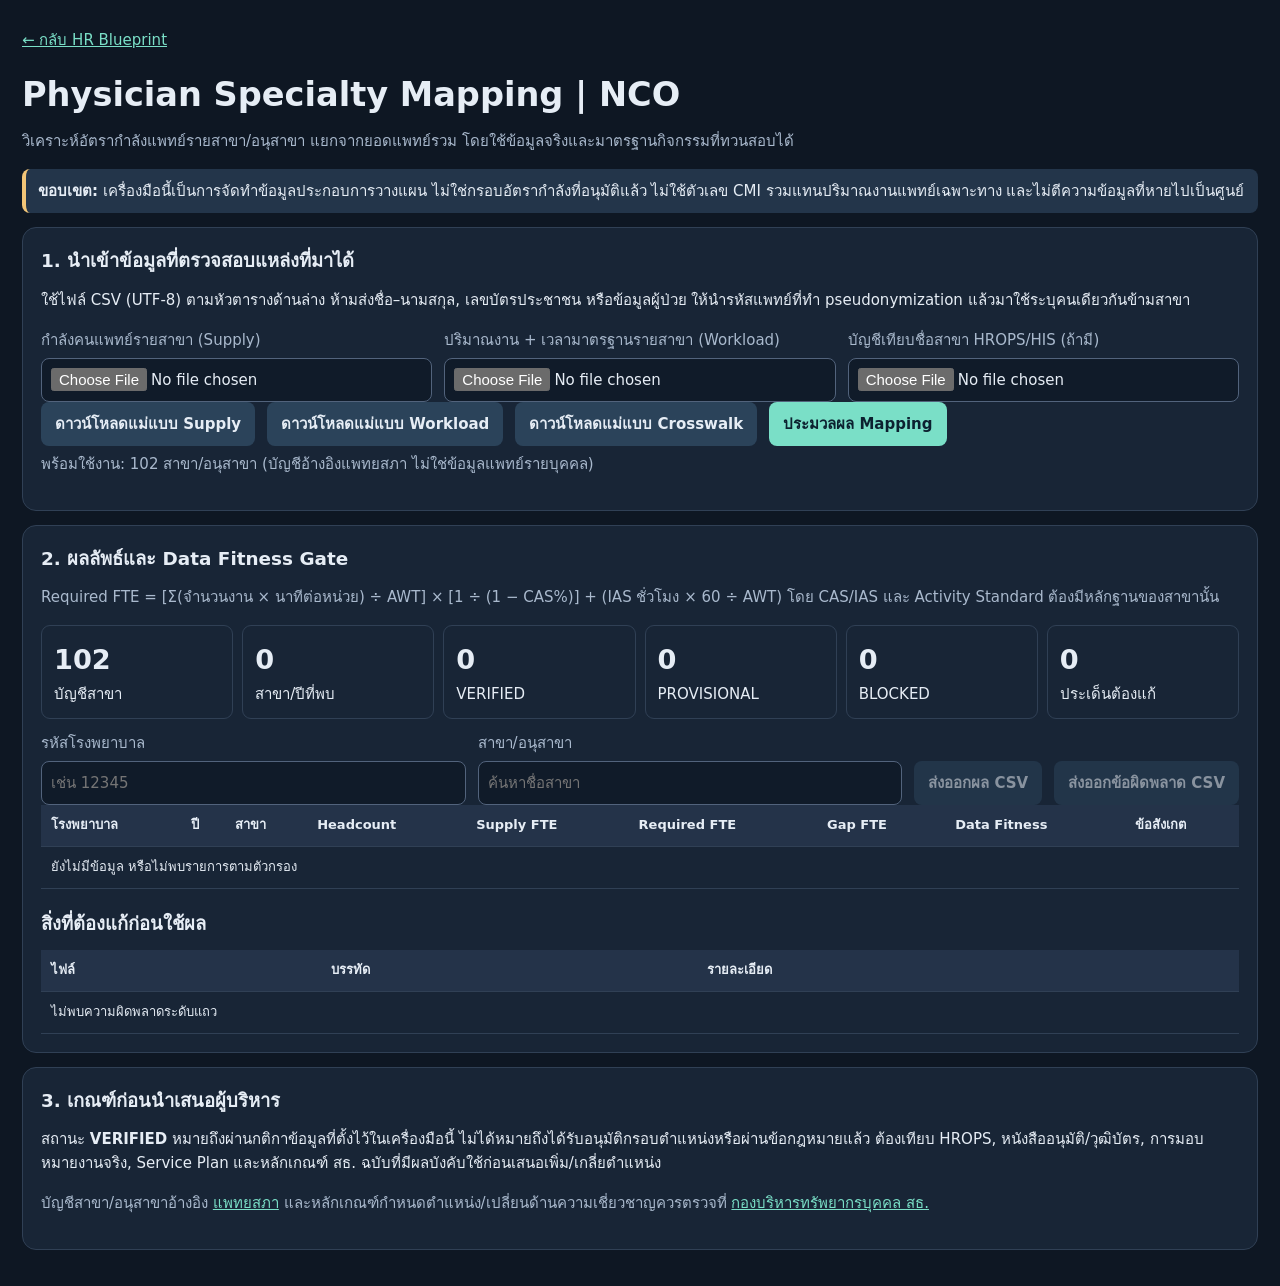
==== physician_specialty_mapping.html @ 52a58839 "Add evidence-gated physician specialty mapping by TMC training paths" ====
<!doctype html>
<html lang="th">
<head>
  <meta charset="utf-8">
  <meta name="viewport" content="width=device-width, initial-scale=1">
  <title>NCO | Physician Specialty Mapping</title>
  <style>
    :root { color-scheme:dark; --bg:#0e1723; --card:#182536; --line:#304055; --text:#e6edf5; --muted:#a9b9cd; --accent:#7adfc7; }
    * { box-sizing:border-box; }
    body { margin:0; font:15px/1.6 system-ui,"Noto Sans Thai",sans-serif; color:var(--text); background:var(--bg); }
    main { max-width:1300px; margin:auto; padding:22px; }
    a { color:var(--accent); } h1 { font-size:clamp(1.4rem,3vw,2.1rem); margin:0 0 7px; }
    h2 { font-size:1.15rem; margin:0 0 12px; } p { margin:.4rem 0 1rem; }
    .muted,small { color:var(--muted); }
    .panel { background:var(--card); border:1px solid var(--line); border-radius:14px; padding:18px; margin:14px 0; }
    .row { display:flex; flex-wrap:wrap; align-items:end; gap:12px; }
    label { display:block; color:var(--muted); min-width:200px; flex:1; }
    input,select,button { font:inherit; }
    input[type=file],input[type=search],select { display:block; width:100%; background:#101b29; border:1px solid #52637c; border-radius:8px; color:var(--text); padding:9px; margin-top:6px; }
    button { cursor:pointer; padding:10px 14px; background:var(--accent); color:#0c2130; border:0; border-radius:8px; font-weight:650; }
    button.secondary { color:var(--text); background:#2b435a; }
    button:disabled { cursor:not-allowed; opacity:.55; }
    button:focus-visible,a:focus-visible,input:focus-visible,select:focus-visible { outline:2px solid #d4a86c; outline-offset:2px; }
    .flag { padding:10px 12px; margin:10px 0; background:#23354a; border-radius:8px; border-left:4px solid #f2c577; }
    .stats { display:grid; grid-template-columns:repeat(auto-fit,minmax(150px,1fr)); gap:9px; margin:12px 0; }
    .stat { padding:12px; border:1px solid var(--line); border-radius:9px; }
    .stat strong { display:block; font-size:1.7rem; }
    .table-wrap { overflow-x:auto; max-height:520px; }
    table { width:100%; border-collapse:collapse; font-size:13px; }
    th,td { text-align:left; padding:10px; border-bottom:1px solid var(--line); vertical-align:top; }
    th { position:sticky; top:0; background:#243349; white-space:nowrap; }
    .num { text-align:right; font-variant-numeric:tabular-nums; }
    .badge { display:inline-block; border-radius:9px; padding:2px 8px; background:#3d4e63; }
    .badge.verified { background:#1f6157; }.badge.provisional { background:#64532f; }.badge.blocked { background:#733c45; }
    .sr-only { position:absolute; width:1px; height:1px; overflow:hidden; clip:rect(0,0,0,0); }
  </style>
</head>
<body>
<main>
  <p><a href="Simulator_HR_blueprint.html">← กลับ HR Blueprint</a></p>
  <h1>Physician Specialty Mapping | NCO</h1>
  <p class="muted">วิเคราะห์อัตรากำลังแพทย์รายสาขา/อนุสาขา แยกจากยอดแพทย์รวม โดยใช้ข้อมูลจริงและมาตรฐานกิจกรรมที่ทวนสอบได้</p>
  <div class="flag"><strong>ขอบเขต:</strong> เครื่องมือนี้เป็นการจัดทำข้อมูลประกอบการวางแผน ไม่ใช่กรอบอัตรากำลังที่อนุมัติแล้ว ไม่ใช้ตัวเลข CMI รวมแทนปริมาณงานแพทย์เฉพาะทาง และไม่ตีความข้อมูลที่หายไปเป็นศูนย์</div>

  <section class="panel" aria-label="Import files">
    <h2>1. นำเข้าข้อมูลที่ตรวจสอบแหล่งที่มาได้</h2>
    <p>ใช้ไฟล์ CSV (UTF-8) ตามหัวตารางด้านล่าง ห้ามส่งชื่อ–นามสกุล, เลขบัตรประชาชน หรือข้อมูลผู้ป่วย ให้นำรหัสแพทย์ที่ทำ pseudonymization แล้วมาใช้ระบุคนเดียวกันข้ามสาขา</p>
    <div class="row">
      <label>กำลังคนแพทย์รายสาขา (Supply)<input type="file" id="supplyFile" accept=".csv,text/csv"></label>
      <label>ปริมาณงาน + เวลามาตรฐานรายสาขา (Workload)<input type="file" id="workloadFile" accept=".csv,text/csv"></label>
      <label>บัญชีเทียบชื่อสาขา HROPS/HIS (ถ้ามี)<input type="file" id="crosswalkFile" accept=".csv,text/csv"></label>
    </div>
    <div class="row">
      <button type="button" class="secondary" data-template="supply">ดาวน์โหลดแม่แบบ Supply</button>
      <button type="button" class="secondary" data-template="workload">ดาวน์โหลดแม่แบบ Workload</button>
      <button type="button" class="secondary" data-template="crosswalk">ดาวน์โหลดแม่แบบ Crosswalk</button>
      <button type="button" id="calculate">ประมวลผล Mapping</button>
    </div>
    <p id="catalogStatus" role="status" class="muted">กำลังโหลดบัญชีสาขาแพทย์...</p>
  </section>

  <section class="panel">
    <h2>2. ผลลัพธ์และ Data Fitness Gate</h2>
    <p class="muted">Required FTE = [Σ(จำนวนงาน × นาทีต่อหน่วย) ÷ AWT] × [1 ÷ (1 − CAS%)] + (IAS ชั่วโมง × 60 ÷ AWT) โดย CAS/IAS และ Activity Standard ต้องมีหลักฐานของสาขานั้น</p>
    <div id="summary" class="stats" aria-live="polite"></div>
    <div class="row">
      <label>รหัสโรงพยาบาล<input id="filterHospital" type="search" placeholder="เช่น 12345"></label>
      <label>สาขา/อนุสาขา<input id="filterSpecialty" type="search" placeholder="ค้นหาชื่อสาขา"></label>
      <button type="button" class="secondary" id="downloadResults" disabled>ส่งออกผล CSV</button>
      <button type="button" class="secondary" id="downloadIssues" disabled>ส่งออกข้อผิดพลาด CSV</button>
    </div>
    <div class="table-wrap">
      <table><thead><tr><th>โรงพยาบาล</th><th>ปี</th><th>สาขา</th><th>Headcount</th><th>Supply FTE</th><th>Required FTE</th><th>Gap FTE</th><th>Data Fitness</th><th>ข้อสังเกต</th></tr></thead><tbody id="resultsBody"><tr><td colspan="9">กรุณานำเข้า Supply และ Workload เพื่อเริ่มต้น</td></tr></tbody></table>
    </div>
    <h2 style="margin-top:20px">สิ่งที่ต้องแก้ก่อนใช้ผล</h2>
    <div class="table-wrap">
      <table><thead><tr><th>ไฟล์</th><th>บรรทัด</th><th>รายละเอียด</th></tr></thead><tbody id="issuesBody"><tr><td colspan="3">ยังไม่มีข้อมูลตรวจสอบ</td></tr></tbody></table>
    </div>
  </section>
  <section class="panel">
    <h2>3. เกณฑ์ก่อนนำเสนอผู้บริหาร</h2>
    <p>สถานะ <strong>VERIFIED</strong> หมายถึงผ่านกติกาข้อมูลที่ตั้งไว้ในเครื่องมือนี้ ไม่ได้หมายถึงได้รับอนุมัติกรอบตำแหน่งหรือผ่านข้อกฎหมายแล้ว ต้องเทียบ HROPS, หนังสืออนุมัติ/วุฒิบัตร, การมอบหมายงานจริง, Service Plan และหลักเกณฑ์ สธ. ฉบับที่มีผลบังคับใช้ก่อนเสนอเพิ่ม/เกลี่ยตำแหน่ง</p>
    <p class="muted">บัญชีสาขา/อนุสาขาอ้างอิง <a href="https://tmc.or.th/tcgme/file_download/%E0%B8%AA%E0%B8%B2%E0%B8%82%E0%B8%B2-%E0%B8%AD%E0%B8%99%E0%B8%B8%E0%B8%AA%E0%B8%B2%E0%B8%82%E0%B8%B2%20%E0%B8%97%E0%B8%B5%E0%B9%88%E0%B9%81%E0%B8%9E%E0%B8%97%E0%B8%A2%E0%B8%AA%E0%B8%A0%E0%B8%B2%E0%B8%A3%E0%B8%B1%E0%B8%9A%E0%B8%A3%E0%B8%AD%E0%B8%87%20TMC.pdf" target="_blank" rel="noopener">แพทยสภา</a> และหลักเกณฑ์กำหนดตำแหน่ง/เปลี่ยนด้านความเชี่ยวชาญควรตรวจที่ <a href="https://hr.moph.go.th/site/hr_moph/?p=302853" target="_blank" rel="noopener">กองบริหารทรัพยากรบุคคล สธ.</a></p>
  </section>
</main>
<script src="physician_specialty_mapping.js"></script>
<script>
  "use strict";
  const tool = window.NCOPhysicianSpecialtyMapping;
  let catalog = null, latest = null;
  const el = (id) => document.getElementById(id);
  const format = (number) => number == null ? "—" : Number(number).toLocaleString("th-TH",{maximumFractionDigits:3});
  const renderCells = (body, rows, columns, emptyText) => {
    body.replaceChildren();
    if (!rows.length) {
      const tr = body.insertRow(), td = tr.insertCell(); td.colSpan = columns.length; td.textContent = emptyText; return;
    }
    for (const row of rows) {
      const tr = body.insertRow();
      for (const col of columns) {
        const td = tr.insertCell(); td.textContent = row[col] == null ? "—" : String(row[col]);
        if (["headcount","actual_fte","required_fte","gap_fte"].includes(col)) td.classList.add("num");
        if (col === "data_fitness") {
          td.textContent = ""; const badge = document.createElement("span");
          badge.className = "badge " + row[col].toLowerCase(); badge.textContent = row[col]; td.append(badge);
        }
      }
    }
  };
  const download = (filename, text) => {
    const url = URL.createObjectURL(new Blob(["\uFEFF",text],{type:"text/csv;charset=utf-8"}));
    const link = document.createElement("a"); link.href=url; link.download=filename; document.body.append(link); link.click(); link.remove();
    setTimeout(() => URL.revokeObjectURL(url),1000);
  };
  for (const btn of document.querySelectorAll("[data-template]")) {
    btn.addEventListener("click", () => {
      const key = btn.dataset.template;
      download("physician_specialty_" + key + "_template.csv",tool.toCsv([],tool.HEADERS[key]));
    });
  }
  const filteredResults = () => {
    const hospital = el("filterHospital").value.trim(), search = el("filterSpecialty").value.trim().toLocaleLowerCase();
    return (latest?.results || []).filter((r) =>
      (!hospital || r.hospital_code.includes(hospital)) && (!search || (r.specialty_name+" "+r.specialty_code).toLocaleLowerCase().includes(search)));
  };
  function render() {
    const results = latest?.results || [], issues = latest?.issues || [];
    const totals = { VERIFIED:0, PROVISIONAL:0, BLOCKED:0 };
    results.forEach((r) => totals[r.data_fitness]++);
    const items = [["บัญชีสาขา",catalog?.specialties?.length||0],["สาขา/ปีที่พบ",results.length],["VERIFIED",totals.VERIFIED],["PROVISIONAL",totals.PROVISIONAL],["BLOCKED",totals.BLOCKED],["ประเด็นต้องแก้",issues.length]];
    el("summary").replaceChildren(...items.map(([label, value]) => {
      const card=document.createElement("div");card.className="stat";
      const strong=document.createElement("strong");strong.textContent=String(value);
      const small=document.createElement("span");small.textContent=label;card.append(strong,small);return card;
    }));
    const view=filteredResults().map((row) => ({...row, headcount:format(row.headcount), actual_fte:format(row.actual_fte),
      required_fte:format(row.required_fte),gap_fte:format(row.gap_fte)}));
    renderCells(el("resultsBody"),view,["hospital_code","year","specialty_name","headcount","actual_fte","required_fte","gap_fte","data_fitness","reasons"],"ยังไม่มีข้อมูล หรือไม่พบรายการตามตัวกรอง");
    renderCells(el("issuesBody"),issues,["kind","row","detail"],"ไม่พบความผิดพลาดระดับแถว");
    el("downloadResults").disabled=!results.length; el("downloadIssues").disabled=!issues.length;
  }
  const readRows = async (input) => input.files?.[0] ? tool.parseCsv(await input.files[0].text()) : [];
  el("calculate").addEventListener("click", async () => {
    if (!catalog) { el("catalogStatus").textContent="ไม่พบบัญชีสาขา จึงไม่อนุญาตให้คำนวณ"; return; }
    try {
      const [supply,workload,crosswalk] = await Promise.all([readRows(el("supplyFile")),readRows(el("workloadFile")),readRows(el("crosswalkFile"))]);
      latest = tool.compute({catalog,supply,workload,crosswalk});
      el("catalogStatus").textContent = "คำนวณจาก Supply "+supply.length+" แถว, Workload "+workload.length+" แถว; ข้อมูลไม่ถูกส่งขึ้นเซิร์ฟเวอร์";
      render();
    } catch (error) {
      latest=null;el("catalogStatus").textContent="ไม่สามารถประมวลผล: "+error.message;render();
    }
  });
  ["filterHospital","filterSpecialty"].forEach((id)=>el(id).addEventListener("input",render));
  el("downloadResults").addEventListener("click",()=>{
    if(!latest)return;
    download("nco_physician_specialty_fte_review.csv",tool.toCsv(filteredResults(),["hospital_code","year","specialty_code","specialty_name","headcount","actual_fte","required_fte","gap_fte","data_fitness","reasons","source_count"]));
  });
  el("downloadIssues").addEventListener("click",()=>{
    if(!latest)return;
    download("nco_physician_specialty_issues.csv",tool.toCsv(latest.issues,["kind","row","detail"]));
  });
  fetch("data/physician_specialties_tmc.json",{cache:"no-store"}).then((r)=>{if(!r.ok)throw new Error("HTTP "+r.status);return r.json();}).then((data)=>{
    tool.normalizeCatalog(data);catalog=data;
    el("catalogStatus").textContent="พร้อมใช้งาน: "+data.specialties.length+" สาขา/อนุสาขา (บัญชีอ้างอิงแพทยสภา ไม่ใช่ข้อมูลแพทย์รายบุคคล)";
    render();
  }).catch((error)=>{el("catalogStatus").textContent="โหลดบัญชีแพทยสภาไม่สำเร็จ: "+error.message;el("calculate").disabled=true;});
</script>
</body>
</html>
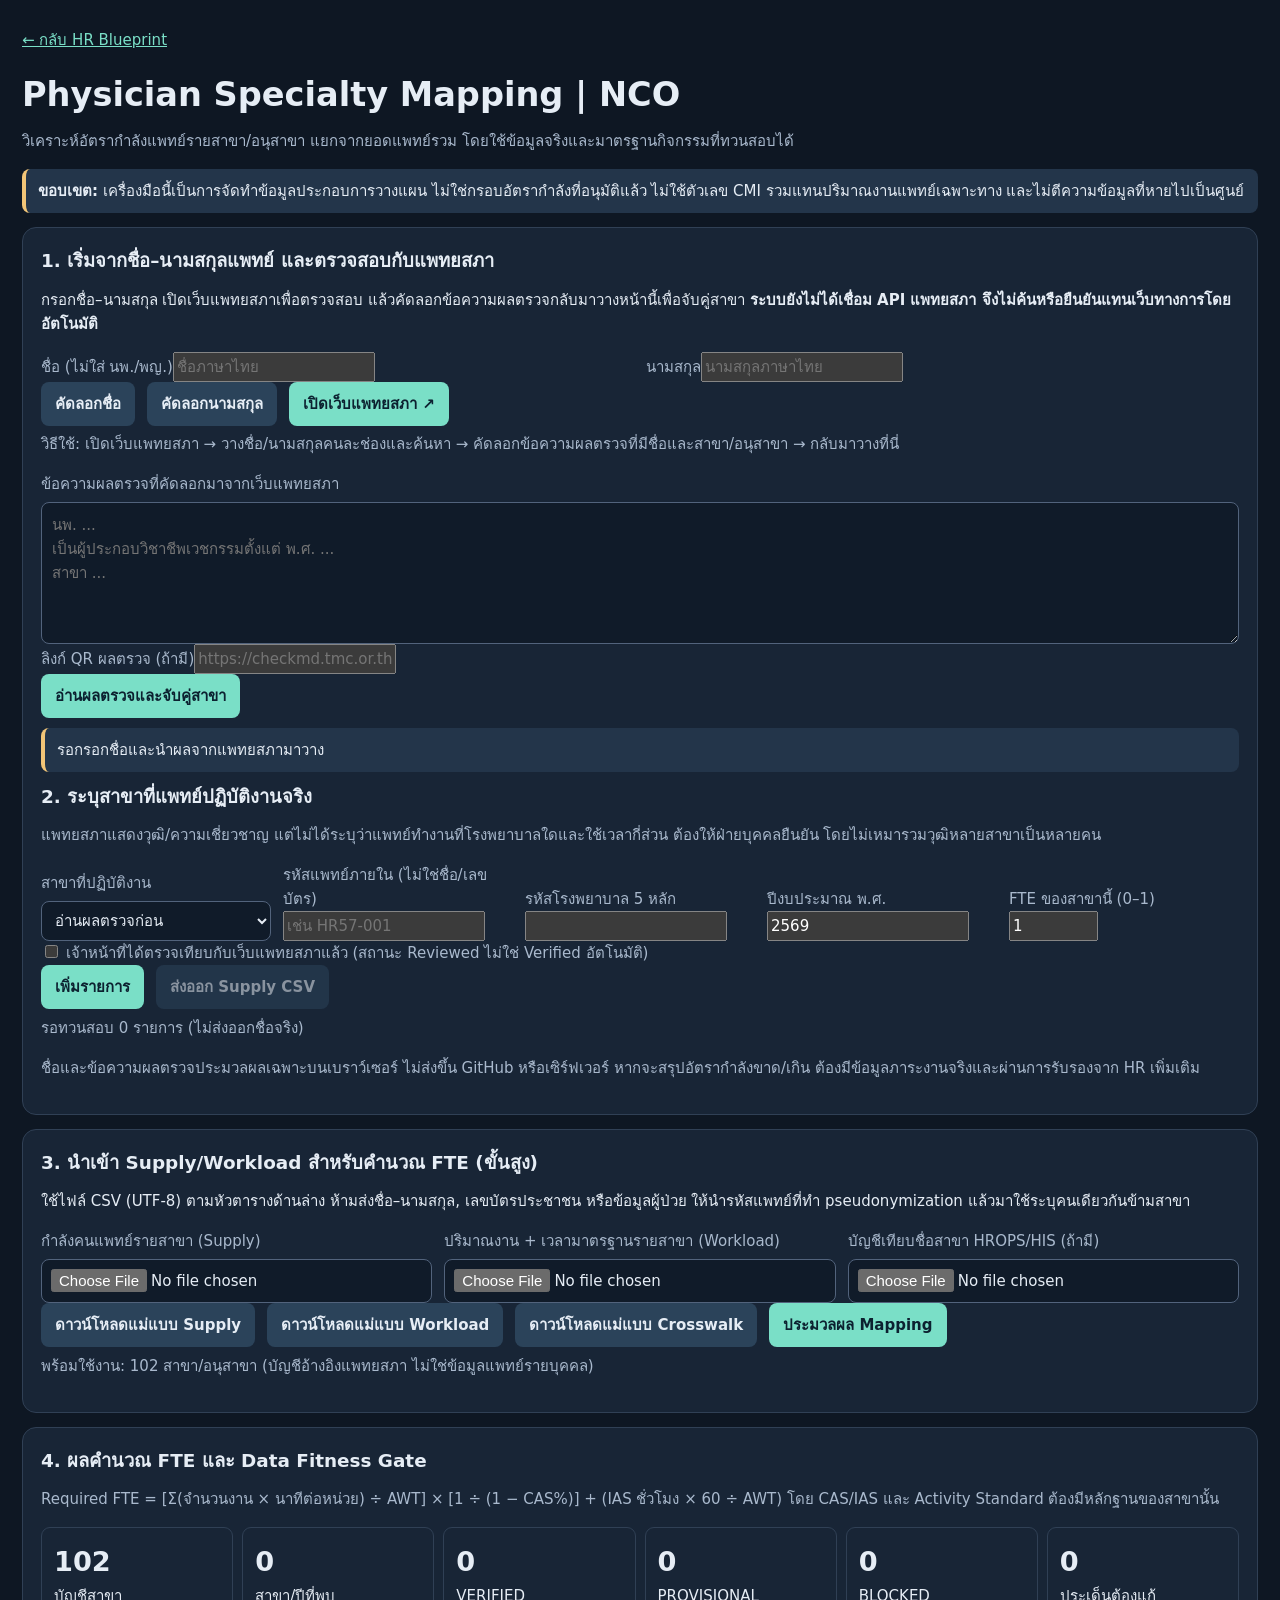
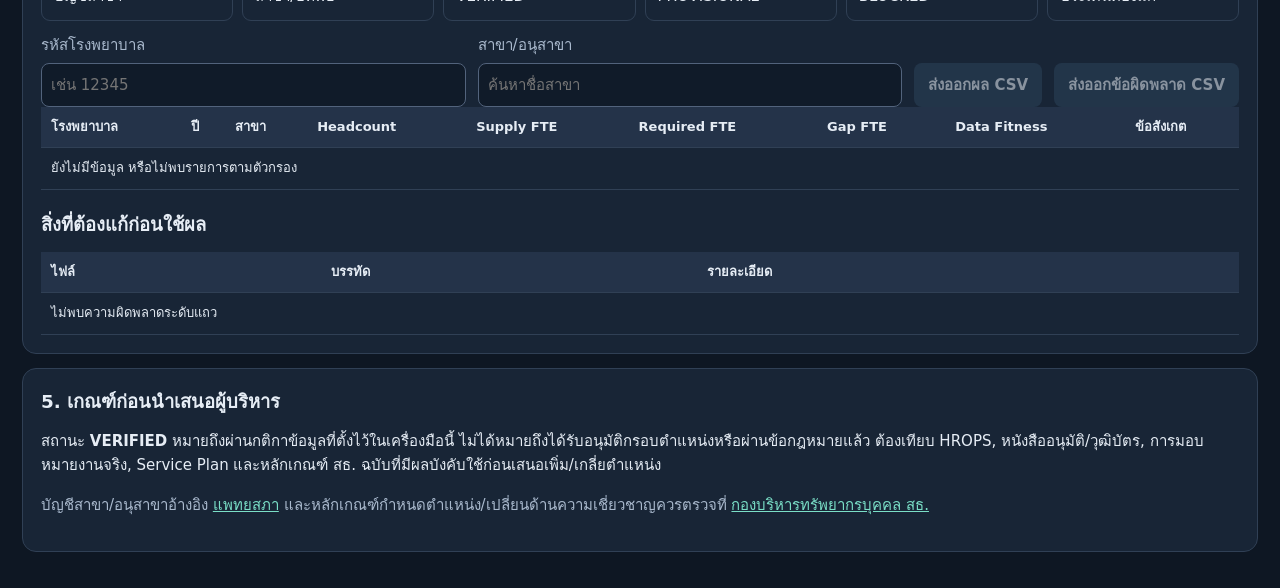
==== commit 4a5da5cf: "Add name-first assisted CheckMD verification for physician specialties" ====
--- a/physician_specialty_mapping.html
+++ b/physician_specialty_mapping.html
@@ -32,7 +32,7 @@
     .num { text-align:right; font-variant-numeric:tabular-nums; }
     .badge { display:inline-block; border-radius:9px; padding:2px 8px; background:#3d4e63; }
     .badge.verified { background:#1f6157; }.badge.provisional { background:#64532f; }.badge.blocked { background:#733c45; }
-    .sr-only { position:absolute; width:1px; height:1px; overflow:hidden; clip:rect(0,0,0,0); }
+    textarea { display:block; width:100%; margin-top:6px; padding:10px; color:var(--text); background:#101b29; border:1px solid #52637c; border-radius:8px; font:inherit; } .tmc-launch { display:inline-flex; align-items:center; padding:10px 14px; border-radius:8px; background:var(--accent); color:#0c2130; font-weight:650; text-decoration:none; } .sr-only { position:absolute; width:1px; height:1px; overflow:hidden; clip:rect(0,0,0,0); }
   </style>
 </head>
 <body>
@@ -42,8 +42,37 @@
   <p class="muted">วิเคราะห์อัตรากำลังแพทย์รายสาขา/อนุสาขา แยกจากยอดแพทย์รวม โดยใช้ข้อมูลจริงและมาตรฐานกิจกรรมที่ทวนสอบได้</p>
   <div class="flag"><strong>ขอบเขต:</strong> เครื่องมือนี้เป็นการจัดทำข้อมูลประกอบการวางแผน ไม่ใช่กรอบอัตรากำลังที่อนุมัติแล้ว ไม่ใช้ตัวเลข CMI รวมแทนปริมาณงานแพทย์เฉพาะทาง และไม่ตีความข้อมูลที่หายไปเป็นศูนย์</div>
 
-  <section class="panel" aria-label="Import files">
-    <h2>1. นำเข้าข้อมูลที่ตรวจสอบแหล่งที่มาได้</h2>
+  <section class="panel" id="tmcNameFirst">
+  <h2>1. เริ่มจากชื่อ–นามสกุลแพทย์ และตรวจสอบกับแพทยสภา</h2>
+  <p>กรอกชื่อ–นามสกุล เปิดเว็บแพทยสภาเพื่อตรวจสอบ แล้วคัดลอกข้อความผลตรวจกลับมาวางหน้านี้เพื่อจับคู่สาขา <strong>ระบบยังไม่ได้เชื่อม API แพทยสภา จึงไม่ค้นหรือยืนยันแทนเว็บทางการโดยอัตโนมัติ</strong></p>
+  <div class="row">
+    <label>ชื่อ (ไม่ใส่ นพ./พญ.)<input id="tmcFirst" autocomplete="off" placeholder="ชื่อภาษาไทย"></label>
+    <label>นามสกุล<input id="tmcLast" autocomplete="off" placeholder="นามสกุลภาษาไทย"></label>
+  </div>
+  <div class="row"><button type="button" class="secondary" id="tmcCopyFirst">คัดลอกชื่อ</button><button type="button" class="secondary" id="tmcCopyLast">คัดลอกนามสกุล</button>
+    <a class="tmc-launch" href="https://checkmd.tmc.or.th/v3" target="_blank" rel="noopener noreferrer">เปิดเว็บแพทยสภา ↗</a>
+  </div>
+  <p class="muted">วิธีใช้: เปิดเว็บแพทยสภา → วางชื่อ/นามสกุลคนละช่องและค้นหา → คัดลอกข้อความผลตรวจที่มีชื่อและสาขา/อนุสาขา → กลับมาวางที่นี่</p>
+  <label>ข้อความผลตรวจที่คัดลอกมาจากเว็บแพทยสภา<textarea id="tmcText" rows="5" placeholder="นพ. ...&#10;เป็นผู้ประกอบวิชาชีพเวชกรรมตั้งแต่ พ.ศ. ...&#10;สาขา ..."></textarea></label>
+  <label>ลิงก์ QR ผลตรวจ (ถ้ามี)<input id="tmcProof" type="url" placeholder="https://checkmd.tmc.or.th/QrCode?p=..."></label>
+  <button type="button" id="tmcRead">อ่านผลตรวจและจับคู่สาขา</button>
+  <p class="flag" id="tmcStatus" role="status" aria-live="polite">รอกรอกชื่อและนำผลจากแพทยสภามาวาง</p>
+  <h2>2. ระบุสาขาที่แพทย์ปฏิบัติงานจริง</h2>
+  <p class="muted">แพทยสภาแสดงวุฒิ/ความเชี่ยวชาญ แต่ไม่ได้ระบุว่าแพทย์ทำงานที่โรงพยาบาลใดและใช้เวลากี่ส่วน ต้องให้ฝ่ายบุคคลยืนยัน โดยไม่เหมารวมวุฒิหลายสาขาเป็นหลายคน</p>
+  <div class="row">
+    <label>สาขาที่ปฏิบัติงาน<select id="tmcSelect"><option value="">อ่านผลตรวจก่อน</option></select></label>
+    <label>รหัสแพทย์ภายใน (ไม่ใช่ชื่อ/เลขบัตร)<input id="tmcKey" autocomplete="off" placeholder="เช่น HR57-001"></label>
+    <label>รหัสโรงพยาบาล 5 หลัก<input id="tmcHospital" inputmode="numeric" maxlength="5"></label>
+    <label>ปีงบประมาณ พ.ศ.<input id="tmcYear" inputmode="numeric" value="2569"></label>
+    <label>FTE ของสาขานี้ (0–1)<input id="tmcFte" type="number" min="0.01" max="1" step="0.05" value="1"></label>
+  </div>
+  <label><input id="tmcReviewed" type="checkbox"> เจ้าหน้าที่ได้ตรวจเทียบกับเว็บแพทยสภาแล้ว (สถานะ Reviewed ไม่ใช่ Verified อัตโนมัติ)</label>
+  <div class="row"><button id="tmcAdd" type="button">เพิ่มรายการ</button><button id="tmcExport" type="button" class="secondary" disabled>ส่งออก Supply CSV</button></div>
+  <p id="tmcCount" class="muted"></p><ul id="tmcRows"></ul>
+  <p class="muted">ชื่อและข้อความผลตรวจประมวลผลเฉพาะบนเบราว์เซอร์ ไม่ส่งขึ้น GitHub หรือเซิร์ฟเวอร์ หากจะสรุปอัตรากำลังขาด/เกิน ต้องมีข้อมูลภาระงานจริงและผ่านการรับรองจาก HR เพิ่มเติม</p>
+</section>
+<section class="panel" aria-label="Import files">
+    <h2>3. นำเข้า Supply/Workload สำหรับคำนวณ FTE (ขั้นสูง)</h2>
     <p>ใช้ไฟล์ CSV (UTF-8) ตามหัวตารางด้านล่าง ห้ามส่งชื่อ–นามสกุล, เลขบัตรประชาชน หรือข้อมูลผู้ป่วย ให้นำรหัสแพทย์ที่ทำ pseudonymization แล้วมาใช้ระบุคนเดียวกันข้ามสาขา</p>
     <div class="row">
       <label>กำลังคนแพทย์รายสาขา (Supply)<input type="file" id="supplyFile" accept=".csv,text/csv"></label>
@@ -60,7 +89,7 @@
   </section>
 
   <section class="panel">
-    <h2>2. ผลลัพธ์และ Data Fitness Gate</h2>
+    <h2>4. ผลคำนวณ FTE และ Data Fitness Gate</h2>
     <p class="muted">Required FTE = [Σ(จำนวนงาน × นาทีต่อหน่วย) ÷ AWT] × [1 ÷ (1 − CAS%)] + (IAS ชั่วโมง × 60 ÷ AWT) โดย CAS/IAS และ Activity Standard ต้องมีหลักฐานของสาขานั้น</p>
     <div id="summary" class="stats" aria-live="polite"></div>
     <div class="row">
@@ -78,12 +107,13 @@
     </div>
   </section>
   <section class="panel">
-    <h2>3. เกณฑ์ก่อนนำเสนอผู้บริหาร</h2>
+    <h2>5. เกณฑ์ก่อนนำเสนอผู้บริหาร</h2>
     <p>สถานะ <strong>VERIFIED</strong> หมายถึงผ่านกติกาข้อมูลที่ตั้งไว้ในเครื่องมือนี้ ไม่ได้หมายถึงได้รับอนุมัติกรอบตำแหน่งหรือผ่านข้อกฎหมายแล้ว ต้องเทียบ HROPS, หนังสืออนุมัติ/วุฒิบัตร, การมอบหมายงานจริง, Service Plan และหลักเกณฑ์ สธ. ฉบับที่มีผลบังคับใช้ก่อนเสนอเพิ่ม/เกลี่ยตำแหน่ง</p>
     <p class="muted">บัญชีสาขา/อนุสาขาอ้างอิง <a href="https://tmc.or.th/tcgme/file_download/%E0%B8%AA%E0%B8%B2%E0%B8%82%E0%B8%B2-%E0%B8%AD%E0%B8%99%E0%B8%B8%E0%B8%AA%E0%B8%B2%E0%B8%82%E0%B8%B2%20%E0%B8%97%E0%B8%B5%E0%B9%88%E0%B9%81%E0%B8%9E%E0%B8%97%E0%B8%A2%E0%B8%AA%E0%B8%A0%E0%B8%B2%E0%B8%A3%E0%B8%B1%E0%B8%9A%E0%B8%A3%E0%B8%AD%E0%B8%87%20TMC.pdf" target="_blank" rel="noopener">แพทยสภา</a> และหลักเกณฑ์กำหนดตำแหน่ง/เปลี่ยนด้านความเชี่ยวชาญควรตรวจที่ <a href="https://hr.moph.go.th/site/hr_moph/?p=302853" target="_blank" rel="noopener">กองบริหารทรัพยากรบุคคล สธ.</a></p>
   </section>
 </main>
 <script src="physician_specialty_mapping.js"></script>
+<script src="physician_checkmd_bridge.js"></script>
 <script>
   "use strict";
   const tool = window.NCOPhysicianSpecialtyMapping;
@@ -144,8 +174,9 @@
     if (!catalog) { el("catalogStatus").textContent="ไม่พบบัญชีสาขา จึงไม่อนุญาตให้คำนวณ"; return; }
     try {
       const [supply,workload,crosswalk] = await Promise.all([readRows(el("supplyFile")),readRows(el("workloadFile")),readRows(el("crosswalkFile"))]);
-      latest = tool.compute({catalog,supply,workload,crosswalk});
-      el("catalogStatus").textContent = "คำนวณจาก Supply "+supply.length+" แถว, Workload "+workload.length+" แถว; ข้อมูลไม่ถูกส่งขึ้นเซิร์ฟเวอร์";
+      const combinedSupply = [...supply,...(window.NCOCheckMDBridge?.getSupplyRows() || [])];
+      latest = tool.compute({catalog,supply:combinedSupply,workload,crosswalk});
+      el("catalogStatus").textContent = "คำนวณจาก Supply "+combinedSupply.length+" แถว, Workload "+workload.length+" แถว; ข้อมูลไม่ถูกส่งขึ้นเซิร์ฟเวอร์";
       render();
     } catch (error) {
       latest=null;el("catalogStatus").textContent="ไม่สามารถประมวลผล: "+error.message;render();
@@ -162,6 +193,7 @@
   });
   fetch("data/physician_specialties_tmc.json",{cache:"no-store"}).then((r)=>{if(!r.ok)throw new Error("HTTP "+r.status);return r.json();}).then((data)=>{
     tool.normalizeCatalog(data);catalog=data;
+    window.NCOCheckMDBridge?.setCatalog(data);
     el("catalogStatus").textContent="พร้อมใช้งาน: "+data.specialties.length+" สาขา/อนุสาขา (บัญชีอ้างอิงแพทยสภา ไม่ใช่ข้อมูลแพทย์รายบุคคล)";
     render();
   }).catch((error)=>{el("catalogStatus").textContent="โหลดบัญชีแพทยสภาไม่สำเร็จ: "+error.message;el("calculate").disabled=true;});
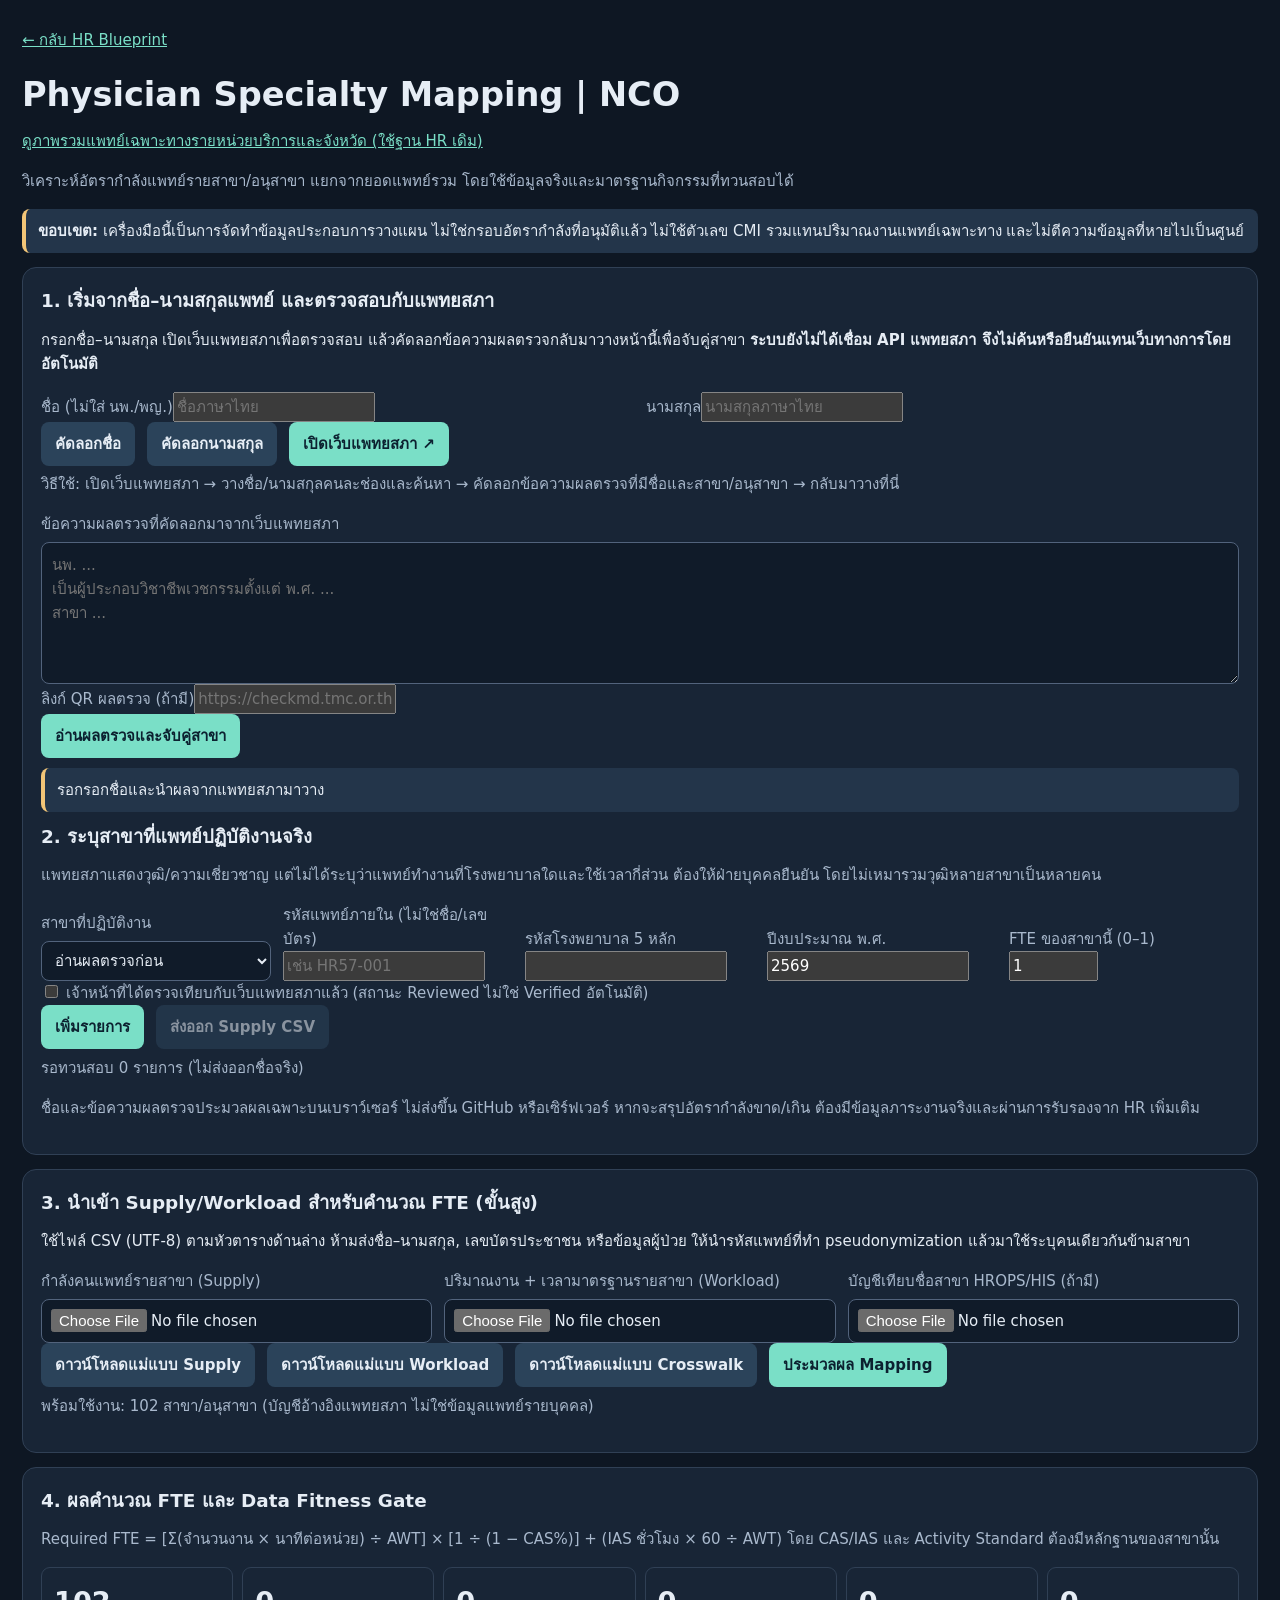
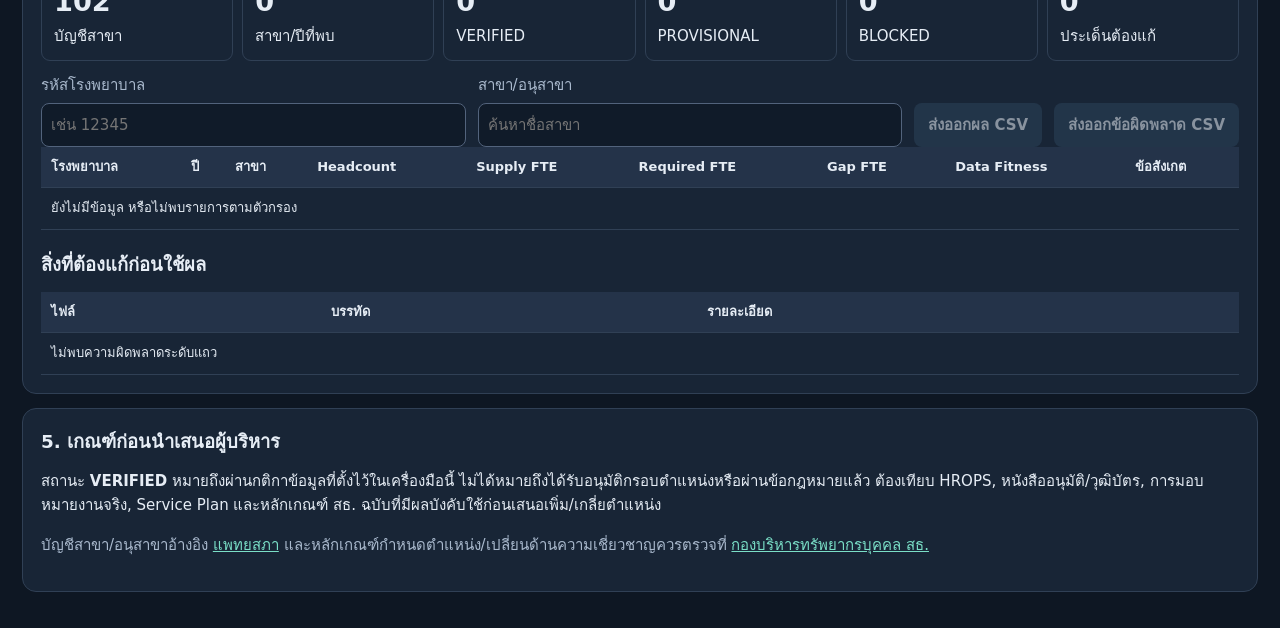
==== commit 69c3a581: "Add read-only HR DB aggregation for Region 1 physician specialty overview" ====
--- a/physician_specialty_mapping.html
+++ b/physician_specialty_mapping.html
@@ -39,6 +39,7 @@
 <main>
   <p><a href="Simulator_HR_blueprint.html">← กลับ HR Blueprint</a></p>
   <h1>Physician Specialty Mapping | NCO</h1>
+  <p><a href="physician_specialty_region1.html">ดูภาพรวมแพทย์เฉพาะทางรายหน่วยบริการและจังหวัด (ใช้ฐาน HR เดิม)</a></p>
   <p class="muted">วิเคราะห์อัตรากำลังแพทย์รายสาขา/อนุสาขา แยกจากยอดแพทย์รวม โดยใช้ข้อมูลจริงและมาตรฐานกิจกรรมที่ทวนสอบได้</p>
   <div class="flag"><strong>ขอบเขต:</strong> เครื่องมือนี้เป็นการจัดทำข้อมูลประกอบการวางแผน ไม่ใช่กรอบอัตรากำลังที่อนุมัติแล้ว ไม่ใช้ตัวเลข CMI รวมแทนปริมาณงานแพทย์เฉพาะทาง และไม่ตีความข้อมูลที่หายไปเป็นศูนย์</div>
 
